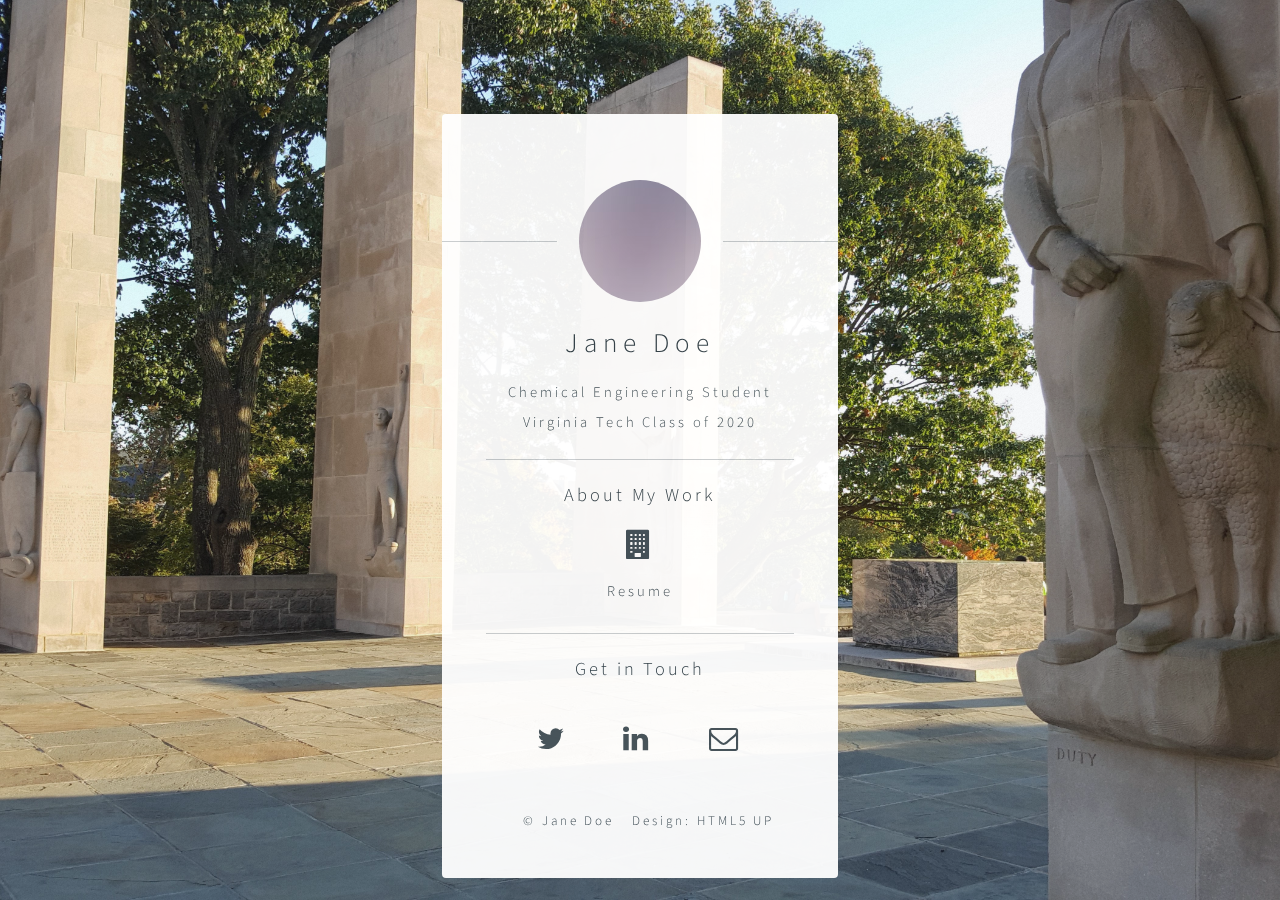
==== index.html @ 11083df4 "added files" ====
<!DOCTYPE HTML>
<!--
	Identity by HTML5 UP
	html5up.net | @ajlkn
	Free for personal and commercial use under the CCA 3.0 license (html5up.net/license)
-->
<html>
	<head>
		<title>Your Name</title>
		<meta name="author" content="Nicholas Stamps">
		<meta name="description" content="This is a personalized, professional website about me">
		<meta name="keywords" content="Nicholas,Stamps,nmstamps,professional,resume">
		<meta charset="utf-8" />
		<meta name="viewport" content="width=device-width, initial-scale=1, user-scalable=no" />
		<link rel="stylesheet" href="assets/css/main.css" />
		<noscript><link rel="stylesheet" href="assets/css/noscript.css" /></noscript>
	</head>
	<body class="is-preload">

		<!-- Wrapper -->
			<div id="wrapper">

				<!-- Main -->
					<section id="main">
						<header>
							<span class="avatar"><img src="images/avatar.jpg" alt="" /></span>
							<h1>Jane Doe</h1>
							<p>Chemical Engineering Student</p>
							<p>Virginia Tech Class of 2020</p>
						</header>
					<hr />
					<!-- Resume/CV -->
					<section id="about">
							<h2>About My Work</h2>
							<table>
								<tr>
									<td><a href="path/to/res.pdf" class="fa fa-building fa-2x" target="_blank"></a></td>
									<!-- You may add these links if desired
									<td><a href="path/to/cv.pdf" class="fa fa-university fa-3x" target="_blank"><span class="label">CV</span></a></td>
									<td><a href="path/to/portfolio.pdf" class="fa fa-briefcase fa-3x" target="_blank"><span class="label">Portfolio</span></a></td>
								-->
								</tr>
								<tr>
									<td>Resume</td>
									<!-- You may add these icons if desired
									<td>CV</td>
									<td>Portfolio</td>
								-->
								</tr>
							</table>
						</section>
						<hr />
						<!--
						<hr />
						<h2>Extra Stuff!</h2>
						<form method="post" action="#">
							<div class="fields">
								<div class="field">
									<input type="text" name="name" id="name" placeholder="Name" />
								</div>
								<div class="field">
									<input type="email" name="email" id="email" placeholder="Email" />
								</div>
								<div class="field">
									<select name="department" id="department">
										<option value="">Department</option>
										<option value="sales">Sales</option>
										<option value="tech">Tech Support</option>
										<option value="null">/dev/null</option>
									</select>
								</div>
								<div class="field">
									<textarea name="message" id="message" placeholder="Message" rows="4"></textarea>
								</div>
								<div class="field">
									<input type="checkbox" id="human" name="human" /><label for="human">I'm a human</label>
								</div>
								<div class="field">
									<label>But are you a robot?</label>
									<input type="radio" id="robot_yes" name="robot" /><label for="robot_yes">Yes</label>
									<input type="radio" id="robot_no" name="robot" /><label for="robot_no">No</label>
								</div>
							</div>
							<ul class="actions special">
								<li><a href="#" class="button">Get Started</a></li>
							</ul>
						</form>
						<hr />
						-->
						<footer id="contact">
							<h2>Get in Touch</h2>
							<table>
								<tr>
									<td><a href="https://twitter.com/yournaccount" class="fa fa-twitter fa-2x"></a></td>
									<td><a href="http://www.linkedin.com/in/youraccount" class="fa fa-linkedin fa-2x"></a></td>
									<td><a href="mailto:youremail@example.com" class="fa fa-envelope-o fa-2x"></a></td>
								</tr>
							</table>
						</footer>
				<!-- Footer -->
					<footer id="footer">
						<ul class="copyright">
							<li>&copy; Jane Doe</li><li>Design: <a href="http://html5up.net">HTML5 UP</a></li>
						</ul>
					</footer>
					</section>
			</div>

		<!-- Scripts -->
			<script>
				if ('addEventListener' in window) {
					window.addEventListener('load', function() { document.body.className = document.body.className.replace(/\bis-preload\b/, ''); });
					document.body.className += (navigator.userAgent.match(/(MSIE|rv:11\.0)/) ? ' is-ie' : '');
				}
			</script>

	</body>
</html>
---- assets/css/main.css ----
@import url(font-awesome.min.css);
@import url("https://fonts.googleapis.com/css?family=Source+Sans+Pro:300");
/*
	Identity by HTML5 UP
	html5up.net | @ajlkn
	Free for personal and commercial use under the CCA 3.0 license (html5up.net/license)
*/
/* Icon (alt) */
html, body, div, span, applet, object,
iframe, h1, h2, h3, h4, h5, h6, p, blockquote,
pre, a, abbr, acronym, address, big, cite,
code, del, dfn, em, img, ins, kbd, q, s, samp,
small, strike, strong, sub, sup, tt, var, b,
u, i, center, dl, dt, dd, ol, ul, li, fieldset,
form, label, legend, table, caption, tbody,
tfoot, thead, tr, th, td, article, aside,
canvas, details, embed, figure, figcaption,
footer, header, hgroup, menu, nav, output, ruby,
section, summary, time, mark, audio, video {
  margin: 0;
  padding: 0;
  border: 0;
  font-size: 100%;
  font: inherit; }

article, aside, details, figcaption, figure,
footer, header, hgroup, menu, nav, section {
  display: block; }

body {
  line-height: 1; }

ol, ul {
  list-style: none; }

blockquote, q {
  quotes: none; }
  blockquote:before, blockquote:after, q:before, q:after {
    content: '';
    content: none; }

table {
  border-collapse: collapse;
  border-spacing: 0; }

body {
  -webkit-text-size-adjust: none; }

mark {
  background-color: transparent;
  color: inherit; }

input::-moz-focus-inner {
  border: 0;
  padding: 0; }

input, select, textarea {
  -moz-appearance: none;
  -webkit-appearance: none;
  -ms-appearance: none;
  appearance: none; }

/* Basic */
@media screen and (max-width: 480px) {
  html, body {
    min-width: 320px; } }
html {
  box-sizing: border-box; }

*, *:before, *:after {
  box-sizing: inherit; }

body.is-preload *, body.is-preload *:before, body.is-preload *:after {
  -moz-animation: none !important;
  -webkit-animation: none !important;
  -ms-animation: none !important;
  animation: none !important;
  -moz-transition: none !important;
  -webkit-transition: none !important;
  -ms-transition: none !important;
  transition: none !important; }

html {
  height: 100%; }

body {
  height: 100%;
  background-color: #ffffff;
  background-image: url("images/overlay.png"), url("../../images/bg2.jpg");
  background-repeat: repeat,			no-repeat,			no-repeat;
  background-size: 100px 100px,	cover,				cover;
  background-position: top left,		center center,		bottom center;
  background-attachment: fixed,			fixed,				fixed; }
  body:after {
    content: '';
    display: block;
    position: fixed;
    top: 0;
    left: 0;
    width: 100%;
    height: inherit;
    opacity: 0;
    z-index: 1;
    background-color: #ffffff;
    background-image: url("images/overlay.png");
    background-repeat: repeat,			no-repeat;
    background-size: 100px 100px,	cover;
    background-position: top left,		center center;
    -moz-transition: opacity 1.75s ease-out;
    -webkit-transition: opacity 1.75s ease-out;
    -ms-transition: opacity 1.75s ease-out;
    transition: opacity 1.75s ease-out; }
  body.is-preload:after {
    opacity: 1; }
  body table {
    margin: auto;
    height: 6em;
    max-width: 75%;
    min-width: 18em;
    table-layout: fixed;
    text-align: center;
    table-layout: fixed;
    padding-bottom: 0; }

/* Type */
body, input, select, textarea {
  color: #414f57;
  font-family: "Source Sans Pro", Helvetica, sans-serif;
  font-size: 14pt;
  font-weight: 300;
  line-height: 2;
  letter-spacing: 0.2em;
  text-transform: none; }
  @media screen and (max-width: 1680px) {
    body, input, select, textarea {
      font-size: 11pt; } }
  @media screen and (max-width: 480px) {
    body, input, select, textarea {
      font-size: 10pt;
      line-height: 1.75; } }

a {
  -moz-transition: color 0.2s ease, border-color 0.2s ease;
  -webkit-transition: color 0.2s ease, border-color 0.2s ease;
  -ms-transition: color 0.2s ease, border-color 0.2s ease;
  transition: color 0.2s ease, border-color 0.2s ease;
  color: inherit;
  text-decoration: none; }
  a:before {
    -moz-transition: color 0.2s ease, text-shadow 0.2s ease;
    -webkit-transition: color 0.2s ease, text-shadow 0.2s ease;
    -ms-transition: color 0.2s ease, text-shadow 0.2s ease;
    transition: color 0.2s ease, text-shadow 0.2s ease; }
  a:hover {
    color: #660000; }

strong, b {
  color: #313f47; }

em, i {
  font-style: italic; }

p {
  margin: 0 0 1.5em 0; }

h1, h2, h3, h4, h5, h6 {
  color: #313f47;
  line-height: 1.5;
  margin: 0 0 0.75em 0; }
  h1 a, h2 a, h3 a, h4 a, h5 a, h6 a {
    color: inherit;
    text-decoration: none; }

h1 {
  font-size: 1.85em;
  letter-spacing: 0.22em;
  margin: 0 0 0.525em 0; }

h2 {
  font-size: 1.25em; }

h3 {
  font-size: 1em; }

h4 {
  font-size: 1em; }

h5 {
  font-size: 1em; }

h6 {
  font-size: 1em; }

@media screen and (max-width: 480px) {
  h1 {
    font-size: 1.65em; } }
sub {
  font-size: 0.8em;
  position: relative;
  top: 0.5em; }

sup {
  font-size: 0.8em;
  position: relative;
  top: -0.5em; }

hr {
  border: 0;
  border-bottom: solid 1px #c8cccf;
  margin: 1.5em 0; }

/* Form */
form {
  margin: 0 0 1.5em 0; }
  form > :last-child {
    margin-bottom: 0; }
  form > .fields {
    display: -moz-flex;
    display: -webkit-flex;
    display: -ms-flex;
    display: flex;
    -moz-flex-wrap: wrap;
    -webkit-flex-wrap: wrap;
    -ms-flex-wrap: wrap;
    flex-wrap: wrap;
    width: calc(100% + 2.25em);
    margin: -1.125em 0 1.5em -1.125em; }
    form > .fields > .field {
      -moz-flex-grow: 0;
      -webkit-flex-grow: 0;
      -ms-flex-grow: 0;
      flex-grow: 0;
      -moz-flex-shrink: 0;
      -webkit-flex-shrink: 0;
      -ms-flex-shrink: 0;
      flex-shrink: 0;
      padding: 1.125em 0 0 1.125em;
      width: calc(100% - 1.125em); }
      form > .fields > .field.half {
        width: calc(50% - 0.5625em); }
      form > .fields > .field.third {
        width: calc(100%/3 - 0.375em); }
      form > .fields > .field.quarter {
        width: calc(25% - 0.28125em); }
  @media screen and (max-width: 480px) {
    form > .fields {
      width: calc(100% + 2.25em);
      margin: -1.125em 0 1.5em -1.125em; }
      form > .fields > .field {
        padding: 1.125em 0 0 1.125em;
        width: calc(100% - 1.125em); }
        form > .fields > .field.half {
          width: calc(100% - 1.125em); }
        form > .fields > .field.third {
          width: calc(100% - 1.125em); }
        form > .fields > .field.quarter {
          width: calc(100% - 1.125em); } }

label {
  color: #313f47;
  display: block;
  font-size: 0.9em;
  margin: 0 0 0.75em 0; }

input[type="text"],
input[type="password"],
input[type="email"],
input[type="tel"],
select,
textarea {
  -moz-appearance: none;
  -webkit-appearance: none;
  -ms-appearance: none;
  appearance: none;
  border-radius: 4px;
  border: solid 1px #c8cccf;
  color: inherit;
  display: block;
  outline: 0;
  padding: 0 1em;
  text-decoration: none;
  width: 100%; }
  input[type="text"]:invalid,
  input[type="password"]:invalid,
  input[type="email"]:invalid,
  input[type="tel"]:invalid,
  select:invalid,
  textarea:invalid {
    box-shadow: none; }
  input[type="text"]:focus,
  input[type="password"]:focus,
  input[type="email"]:focus,
  input[type="tel"]:focus,
  select:focus,
  textarea:focus {
    border-color: #660000; }

select {
  background-image: url("data:image/svg+xml;charset=utf8,%3Csvg xmlns='http://www.w3.org/2000/svg' width='40' height='40' preserveAspectRatio='none' viewBox='0 0 40 40'%3E%3Cpath d='M9.4,12.3l10.4,10.4l10.4-10.4c0.2-0.2,0.5-0.4,0.9-0.4c0.3,0,0.6,0.1,0.9,0.4l3.3,3.3c0.2,0.2,0.4,0.5,0.4,0.9 c0,0.4-0.1,0.6-0.4,0.9L20.7,31.9c-0.2,0.2-0.5,0.4-0.9,0.4c-0.3,0-0.6-0.1-0.9-0.4L4.3,17.3c-0.2-0.2-0.4-0.5-0.4-0.9 c0-0.4,0.1-0.6,0.4-0.9l3.3-3.3c0.2-0.2,0.5-0.4,0.9-0.4S9.1,12.1,9.4,12.3z' fill='%23c8cccf' /%3E%3C/svg%3E");
  background-size: 1.25rem;
  background-repeat: no-repeat;
  background-position: calc(100% - 1rem) center;
  height: 2.75em;
  padding-right: 2.75em;
  text-overflow: ellipsis; }
  select option {
    color: #313f47;
    background: #ffffff; }
  select:focus::-ms-value {
    background-color: transparent; }
  select::-ms-expand {
    display: none; }

input[type="text"],
input[type="password"],
input[type="email"],
select {
  height: 2.75em; }

textarea {
  padding: 0.75em 1em; }

input[type="checkbox"],
input[type="radio"] {
  -moz-appearance: none;
  -webkit-appearance: none;
  -ms-appearance: none;
  appearance: none;
  display: block;
  float: left;
  margin-right: -2em;
  opacity: 0;
  width: 1em;
  z-index: -1; }
  input[type="checkbox"] + label,
  input[type="radio"] + label {
    text-decoration: none;
    color: #414f57;
    cursor: pointer;
    display: inline-block;
    font-size: 1em;
    font-weight: 300;
    padding-left: 2.4em;
    padding-right: 0.75em;
    position: relative; }
    input[type="checkbox"] + label:before,
    input[type="radio"] + label:before {
      -moz-osx-font-smoothing: grayscale;
      -webkit-font-smoothing: antialiased;
      font-family: FontAwesome;
      font-style: normal;
      font-weight: normal;
      text-transform: none !important; }
    input[type="checkbox"] + label:before,
    input[type="radio"] + label:before {
      border-radius: 4px;
      border: solid 1px #c8cccf;
      content: '';
      display: inline-block;
      height: 1.65em;
      left: 0;
      line-height: 1.58125em;
      position: absolute;
      text-align: center;
      top: 0.15em;
      width: 1.65em; }
  input[type="checkbox"]:checked + label:before,
  input[type="radio"]:checked + label:before {
    color: #660000;
    content: '\f00c'; }
  input[type="checkbox"]:focus + label:before,
  input[type="radio"]:focus + label:before {
    border-color: #660000; }

input[type="checkbox"] + label:before {
  border-radius: 4px; }

input[type="radio"] + label:before {
  border-radius: 100%; }

::-webkit-input-placeholder {
  color: #616f77 !important;
  opacity: 1.0; }

:-moz-placeholder {
  color: #616f77 !important;
  opacity: 1.0; }

::-moz-placeholder {
  color: #616f77 !important;
  opacity: 1.0; }

:-ms-input-placeholder {
  color: #616f77 !important;
  opacity: 1.0; }

/* Icon */
.icon {
  text-decoration: none;
  position: relative;
  border-bottom: none; }
  .icon:before {
    -moz-osx-font-smoothing: grayscale;
    -webkit-font-smoothing: antialiased;
    font-family: FontAwesome;
    font-style: normal;
    font-weight: normal;
    text-transform: none !important; }
  .icon > .label {
    display: none; }

/* List */
ol {
  list-style: decimal;
  margin: 0 0 1.5em 0;
  padding-left: 1.25em; }
  ol li {
    padding-left: 0.25em; }

ul {
  list-style: disc;
  margin: 0 0 1.5em 0;
  padding-left: 1em; }
  ul li {
    padding-left: 0.5em; }
  ul.alt {
    list-style: none;
    padding-left: 0; }
    ul.alt li {
      border-top: solid 1px #c8cccf;
      padding: 0.5em 0; }
      ul.alt li:first-child {
        border-top: 0;
        padding-top: 0; }

dl {
  margin: 0 0 1.5em 0; }
  dl dt {
    display: block;
    margin: 0 0 0.75em 0; }
  dl dd {
    margin-left: 1.5em; }

/* Actions */
ul.actions {
  display: -moz-flex;
  display: -webkit-flex;
  display: -ms-flex;
  display: flex;
  cursor: default;
  list-style: none;
  margin-left: -0.75em;
  padding-left: 0; }
  ul.actions li {
    padding: 0 0 0 0.75em;
    vertical-align: middle; }
  ul.actions.special {
    -moz-justify-content: center;
    -webkit-justify-content: center;
    -ms-justify-content: center;
    justify-content: center;
    width: 100%;
    margin-left: 0; }
    ul.actions.special li:first-child {
      padding-left: 0; }
  ul.actions.stacked {
    -moz-flex-direction: column;
    -webkit-flex-direction: column;
    -ms-flex-direction: column;
    flex-direction: column;
    margin-left: 0; }
    ul.actions.stacked li {
      padding: 0.975em 0 0 0; }
      ul.actions.stacked li:first-child {
        padding-top: 0; }
  ul.actions.fit {
    width: calc(100% + 0.75em); }
    ul.actions.fit li {
      -moz-flex-grow: 1;
      -webkit-flex-grow: 1;
      -ms-flex-grow: 1;
      flex-grow: 1;
      -moz-flex-shrink: 1;
      -webkit-flex-shrink: 1;
      -ms-flex-shrink: 1;
      flex-shrink: 1;
      width: 100%; }
      ul.actions.fit li > * {
        width: 100%; }
    ul.actions.fit.stacked {
      width: 100%; }
  @media screen and (max-width: 480px) {
    ul.actions:not(.fixed) {
      -moz-flex-direction: column;
      -webkit-flex-direction: column;
      -ms-flex-direction: column;
      flex-direction: column;
      margin-left: 0;
      width: 100% !important; }
      ul.actions:not(.fixed) li {
        -moz-flex-grow: 1;
        -webkit-flex-grow: 1;
        -ms-flex-grow: 1;
        flex-grow: 1;
        -moz-flex-shrink: 1;
        -webkit-flex-shrink: 1;
        -ms-flex-shrink: 1;
        flex-shrink: 1;
        padding: 0.75em 0 0 0;
        text-align: center;
        width: 100%; }
        ul.actions:not(.fixed) li > * {
          width: 100%; }
        ul.actions:not(.fixed) li:first-child {
          padding-top: 0; }
        ul.actions:not(.fixed) li input[type="submit"],
        ul.actions:not(.fixed) li input[type="reset"],
        ul.actions:not(.fixed) li input[type="button"],
        ul.actions:not(.fixed) li button,
        ul.actions:not(.fixed) li .button {
          width: 100%; }
          ul.actions:not(.fixed) li input[type="submit"].icon:before,
          ul.actions:not(.fixed) li input[type="reset"].icon:before,
          ul.actions:not(.fixed) li input[type="button"].icon:before,
          ul.actions:not(.fixed) li button.icon:before,
          ul.actions:not(.fixed) li .button.icon:before {
            margin-left: -0.5rem; } }

/* Icons */
ul.icons {
  cursor: default;
  list-style: none;
  padding-left: 0;
  margin-top: -0.675em; }
  ul.icons li {
    display: inline-block;
    padding: 0.675em 0.5em; }
    ul.icons li a {
      text-decoration: none;
      position: relative;
      display: block;
      width: 3.75em;
      height: 3.75em;
      border-radius: 100%;
      border: solid 1px #c8cccf;
      line-height: 3.75em;
      overflow: hidden;
      text-align: center;
      text-indent: 3.75em;
      white-space: nowrap; }
      ul.icons li a:before {
        -moz-osx-font-smoothing: grayscale;
        -webkit-font-smoothing: antialiased;
        font-family: FontAwesome;
        font-style: normal;
        font-weight: normal;
        text-transform: none !important; }
      ul.icons li a:before {
        color: #ffffff;
        text-shadow: 1.25px 0px 0px #c8cccf, -1.25px 0px 0px #c8cccf, 0px 1.25px 0px #c8cccf, 0px -1.25px 0px #c8cccf; }
      ul.icons li a:hover:before {
        text-shadow: 1.25px 0px 0px #660000, -1.25px 0px 0px #660000, 0px 1.25px 0px #660000, 0px -1.25px 0px #660000; }
      ul.icons li a:before {
        position: absolute;
        top: 0;
        left: 0;
        width: inherit;
        height: inherit;
        font-size: 1.85rem;
        line-height: inherit;
        text-align: center;
        text-indent: 0; }
      ul.icons li a:hover {
        border-color: #660000; }
  @media screen and (max-width: 480px) {
    ul.icons li a:before {
      font-size: 1.5rem; } }

/* Button */
input[type="submit"],
input[type="reset"],
input[type="button"],
button,
.button {
  -moz-appearance: none;
  -webkit-appearance: none;
  -ms-appearance: none;
  appearance: none;
  -moz-transition: background-color 0.2s ease-in-out, border-color 0.2s ease-in-out, color 0.2s ease-in-out;
  -webkit-transition: background-color 0.2s ease-in-out, border-color 0.2s ease-in-out, color 0.2s ease-in-out;
  -ms-transition: background-color 0.2s ease-in-out, border-color 0.2s ease-in-out, color 0.2s ease-in-out;
  transition: background-color 0.2s ease-in-out, border-color 0.2s ease-in-out, color 0.2s ease-in-out;
  display: inline-block;
  height: 2.75em;
  line-height: 2.75em;
  padding: 0 1.5em;
  background-color: transparent;
  border-radius: 4px;
  border: solid 1px #c8cccf;
  color: #414f57 !important;
  cursor: pointer;
  text-align: center;
  text-decoration: none;
  white-space: nowrap; }
  input[type="submit"]:hover,
  input[type="reset"]:hover,
  input[type="button"]:hover,
  button:hover,
  .button:hover {
    border-color: #660000;
    color: #660000 !important; }
  input[type="submit"].icon,
  input[type="reset"].icon,
  input[type="button"].icon,
  button.icon,
  .button.icon {
    padding-left: 1.35em; }
    input[type="submit"].icon:before,
    input[type="reset"].icon:before,
    input[type="button"].icon:before,
    button.icon:before,
    .button.icon:before {
      margin-right: 0.5em; }
  input[type="submit"].fit,
  input[type="reset"].fit,
  input[type="button"].fit,
  button.fit,
  .button.fit {
    width: 100%; }
  input[type="submit"].small,
  input[type="reset"].small,
  input[type="button"].small,
  button.small,
  .button.small {
    font-size: 0.8em; }
  input[type="submit"].large,
  input[type="reset"].large,
  input[type="button"].large,
  button.large,
  .button.large {
    font-size: 1.35em; }
  input[type="submit"].disabled, input[type="submit"]:disabled,
  input[type="reset"].disabled,
  input[type="reset"]:disabled,
  input[type="button"].disabled,
  input[type="button"]:disabled,
  button.disabled,
  button:disabled,
  .button.disabled,
  .button:disabled {
    pointer-events: none;
    opacity: 0.5; }

/* Main */
#main {
  -moz-transform-origin: 50% 50%;
  -webkit-transform-origin: 50% 50%;
  -ms-transform-origin: 50% 50%;
  transform-origin: 50% 50%;
  -moz-transform: rotateX(0deg);
  -webkit-transform: rotateX(0deg);
  -ms-transform: rotateX(0deg);
  transform: rotateX(0deg);
  -moz-transition: opacity 1s ease, -moz-transform 1s ease;
  -webkit-transition: opacity 1s ease, -webkit-transform 1s ease;
  -ms-transition: opacity 1s ease, -ms-transform 1s ease;
  transition: opacity 1s ease, transform 1s ease;
  padding: 4.5em 3em 3em 3em ;
  background: #ffffff;
  border-radius: 4px;
  cursor: default;
  max-width: 100%;
  opacity: 0.95;
  position: relative;
  text-align: center;
  width: 27em; }
  #main .avatar {
    position: relative;
    display: block;
    margin-bottom: 1.5em; }
    #main .avatar img {
      display: block;
      margin: 0 auto;
      border-radius: 100%;
      box-shadow: 0 0 0 1.5em #ffffff; }
    #main .avatar:before {
      content: '';
      display: block;
      position: absolute;
      top: 50%;
      left: -3em;
      width: calc(100% + 6em);
      height: 1px;
      z-index: -1;
      background: #c8cccf; }
  @media screen and (max-width: 480px) {
    #main {
      padding: 4em 2em 2.5em 2em ;
      width: 100%; }
      #main .avatar:before {
        left: -2em;
        width: calc(100% + 4em); } }
  body.is-preload #main {
    -moz-transform: rotateX(15deg);
    -webkit-transform: rotateX(15deg);
    -ms-transform: rotateX(15deg);
    transform: rotateX(15deg);
    opacity: 0; }
  #main p {
    margin: 0; }

/* Footer */
#footer {
  -moz-align-self: -moz-flex-end;
  -webkit-align-self: -webkit-flex-end;
  -ms-align-self: -ms-flex-end;
  align-self: flex-end;
  width: 100%;
  padding: 1.5em 0 0 0;
  color: _pallette(fg);
  cursor: default;
  text-align: center; }
  #footer .copyright {
    margin: 0;
    padding: 0;
    font-size: 0.9em;
    list-style: none; }
    #footer .copyright li {
      display: inline-block;
      margin: 0 0 0 0.45em;
      padding: 0 0 0 0.85em;
      border-left: solid 1px rgba(255, 255, 255, 0.5);
      line-height: 1; }
      #footer .copyright li:first-child {
        border-left: 0; }

/* Wrapper */
#wrapper {
  display: -moz-flex;
  display: -webkit-flex;
  display: -ms-flex;
  display: flex;
  -moz-align-items: center;
  -webkit-align-items: center;
  -ms-align-items: center;
  align-items: center;
  -moz-justify-content: space-between;
  -webkit-justify-content: space-between;
  -ms-justify-content: space-between;
  justify-content: space-between;
  -moz-flex-direction: column;
  -webkit-flex-direction: column;
  -ms-flex-direction: column;
  flex-direction: column;
  -moz-perspective: 1000px;
  -webkit-perspective: 1000px;
  -ms-perspective: 1000px;
  perspective: 1000px;
  position: relative;
  min-height: 100%;
  padding: 1.5em;
  z-index: 2; }
  #wrapper > * {
    z-index: 1; }
  #wrapper:before {
    content: '';
    display: block; }
  @media screen and (max-width: 360px) {
    #wrapper {
      padding: 0.75em; } }
  body.is-ie #wrapper {
    height: 100%; }

/*# sourceMappingURL=main.css.map */
---- assets/css/noscript.css ----
/*
	Identity by HTML5 UP
	html5up.net | @ajlkn
	Free for personal and commercial use under the CCA 3.0 license (html5up.net/license)
*/

/* Basic */

	body:after {
		display: none;
	}

/* Main */

	#main {
		-moz-transform: none !important;
		-webkit-transform: none !important;
		-ms-transform: none !important;
		transform: none !important;
		opacity: 1 !important;
	}
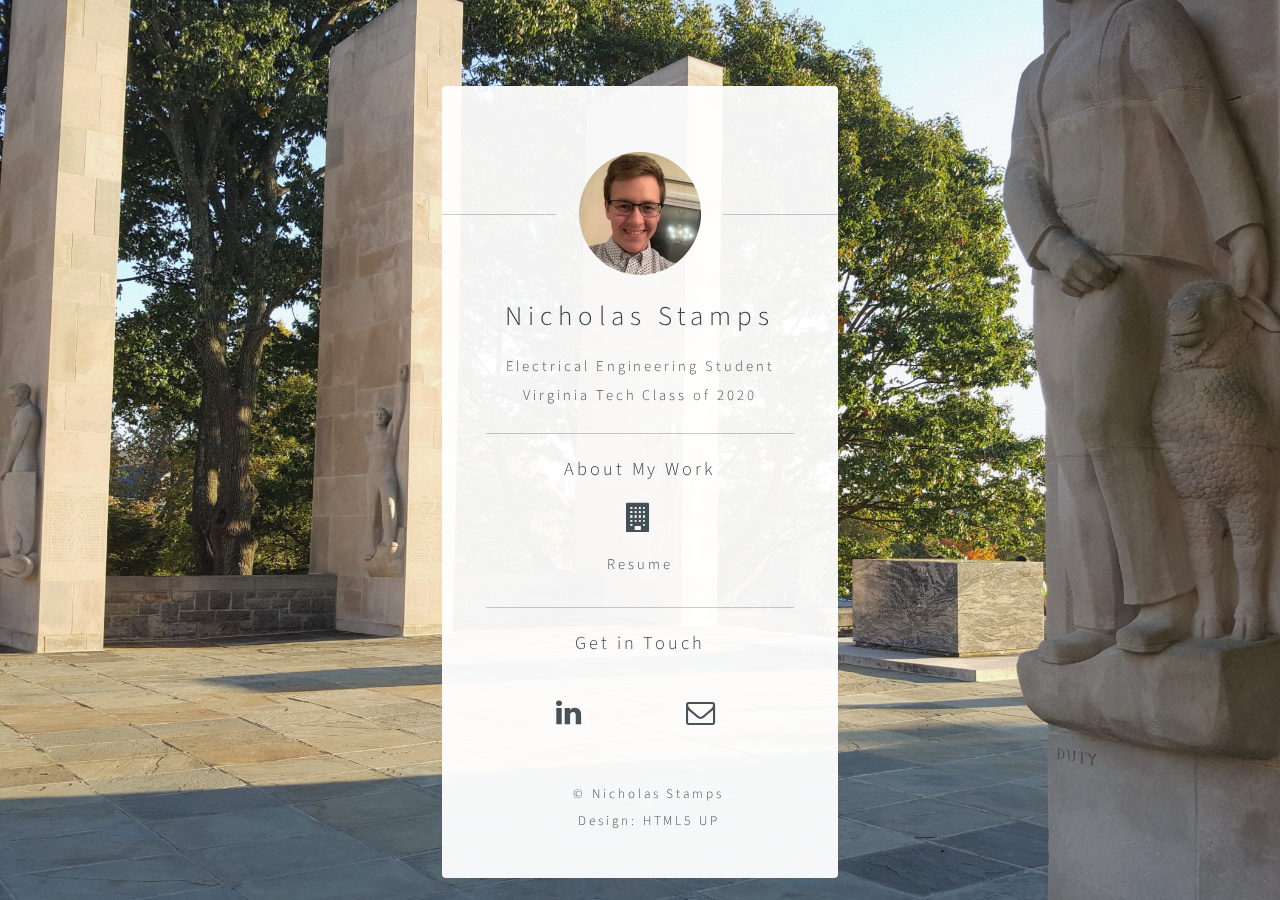
==== commit 6e8e3795: "rename" ====
--- a/index.html
+++ b/index.html
@@ -6,7 +6,7 @@
 -->
 <html>
 	<head>
-		<title>Your Name</title>
+		<title>Nicholas Stamps</title>
 		<meta name="author" content="Nicholas Stamps">
 		<meta name="description" content="This is a personalized, professional website about me">
 		<meta name="keywords" content="Nicholas,Stamps,nmstamps,professional,resume">
@@ -23,9 +23,9 @@
 				<!-- Main -->
 					<section id="main">
 						<header>
-							<span class="avatar"><img src="images/avatar.jpg" alt="" /></span>
-							<h1>Jane Doe</h1>
-							<p>Chemical Engineering Student</p>
+							<span class="avatar"><img src="images/avatar2.jpg" alt="" /></span>
+							<h1>Nicholas Stamps</h1>
+							<p>Electrical Engineering Student</p>
 							<p>Virginia Tech Class of 2020</p>
 						</header>
 					<hr />
@@ -34,7 +34,7 @@
 							<h2>About My Work</h2>
 							<table>
 								<tr>
-									<td><a href="path/to/res.pdf" class="fa fa-building fa-2x" target="_blank"></a></td>
+									<td><a href="Resume.pdf" class="fa fa-building fa-2x" target="_blank"></a></td>
 									<!-- You may add these links if desired
 									<td><a href="path/to/cv.pdf" class="fa fa-university fa-3x" target="_blank"><span class="label">CV</span></a></td>
 									<td><a href="path/to/portfolio.pdf" class="fa fa-briefcase fa-3x" target="_blank"><span class="label">Portfolio</span></a></td>
@@ -91,16 +91,16 @@
 							<h2>Get in Touch</h2>
 							<table>
 								<tr>
-									<td><a href="https://twitter.com/yournaccount" class="fa fa-twitter fa-2x"></a></td>
-									<td><a href="http://www.linkedin.com/in/youraccount" class="fa fa-linkedin fa-2x"></a></td>
-									<td><a href="mailto:youremail@example.com" class="fa fa-envelope-o fa-2x"></a></td>
+									<!--<td><a href="https://twitter.com/yournaccount" class="fa fa-twitter fa-2x"></a></td>-->
+									<td><a href="https://www.linkedin.com/in/nicholas-stamps/" class="fa fa-linkedin fa-2x"></a></td>
+									<td><a href="mailto:n.m.stamps@comcast.net" class="fa fa-envelope-o fa-2x"></a></td>
 								</tr>
 							</table>
 						</footer>
 				<!-- Footer -->
 					<footer id="footer">
 						<ul class="copyright">
-							<li>&copy; Jane Doe</li><li>Design: <a href="http://html5up.net">HTML5 UP</a></li>
+							<li>&copy; Nicholas Stamps</li><li>Design: <a href="http://html5up.net">HTML5 UP</a></li>
 						</ul>
 					</footer>
 					</section>
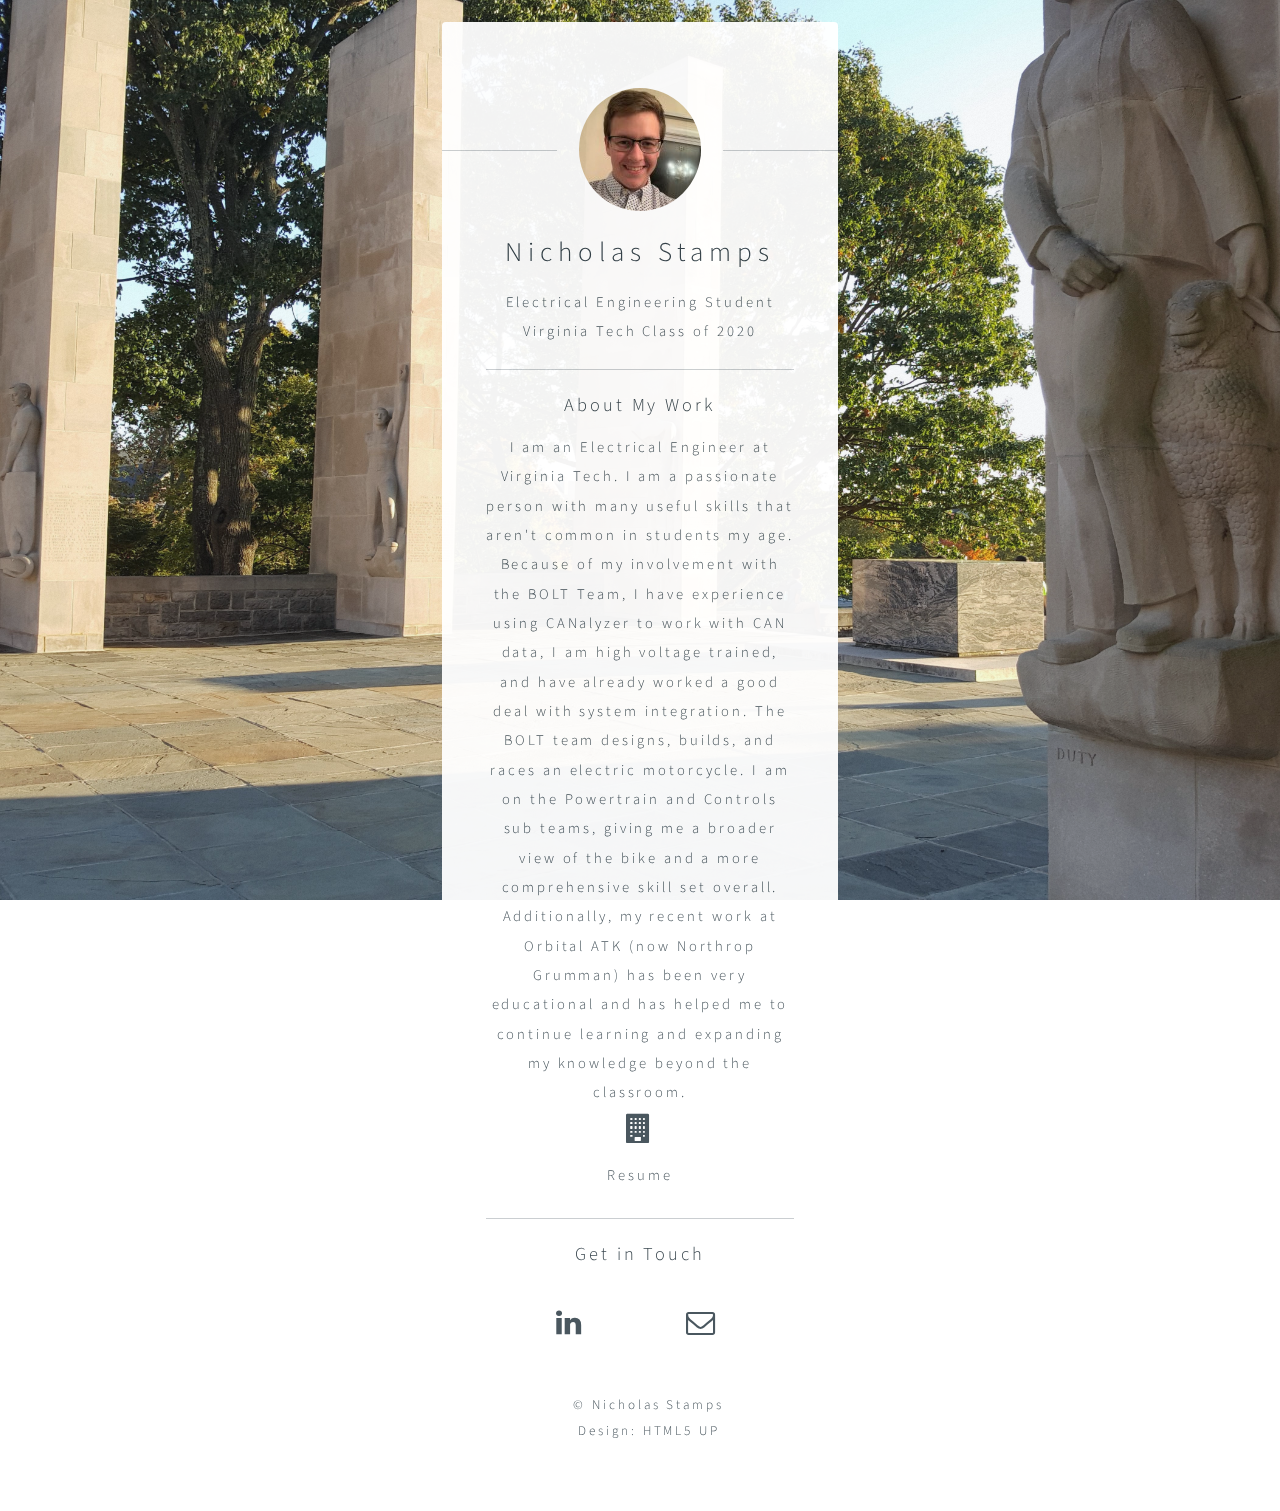
==== commit fbec2f47: "paragraphs" ====
--- a/index.html
+++ b/index.html
@@ -40,6 +40,8 @@
 									<td><a href="path/to/portfolio.pdf" class="fa fa-briefcase fa-3x" target="_blank"><span class="label">Portfolio</span></a></td>
 								-->
 								</tr>
+								<p>I am an Electrical Engineer at Virginia Tech. I am a passionate person with many useful skills that aren't common in students my age. Because of my involvement with the BOLT Team, I have experience using CANalyzer to work with CAN data, I am high voltage trained, and have already worked a good deal with system integration. The BOLT team designs, builds, and races an electric motorcycle. I am on the Powertrain and Controls sub teams, giving me a broader view of the bike and a more comprehensive skill set overall.</p>
+								<p>Additionally, my recent work at Orbital ATK (now Northrop Grumman) has been very educational and has helped me to continue learning and expanding my knowledge beyond the classroom.</p>
 								<tr>
 									<td>Resume</td>
 									<!-- You may add these icons if desired
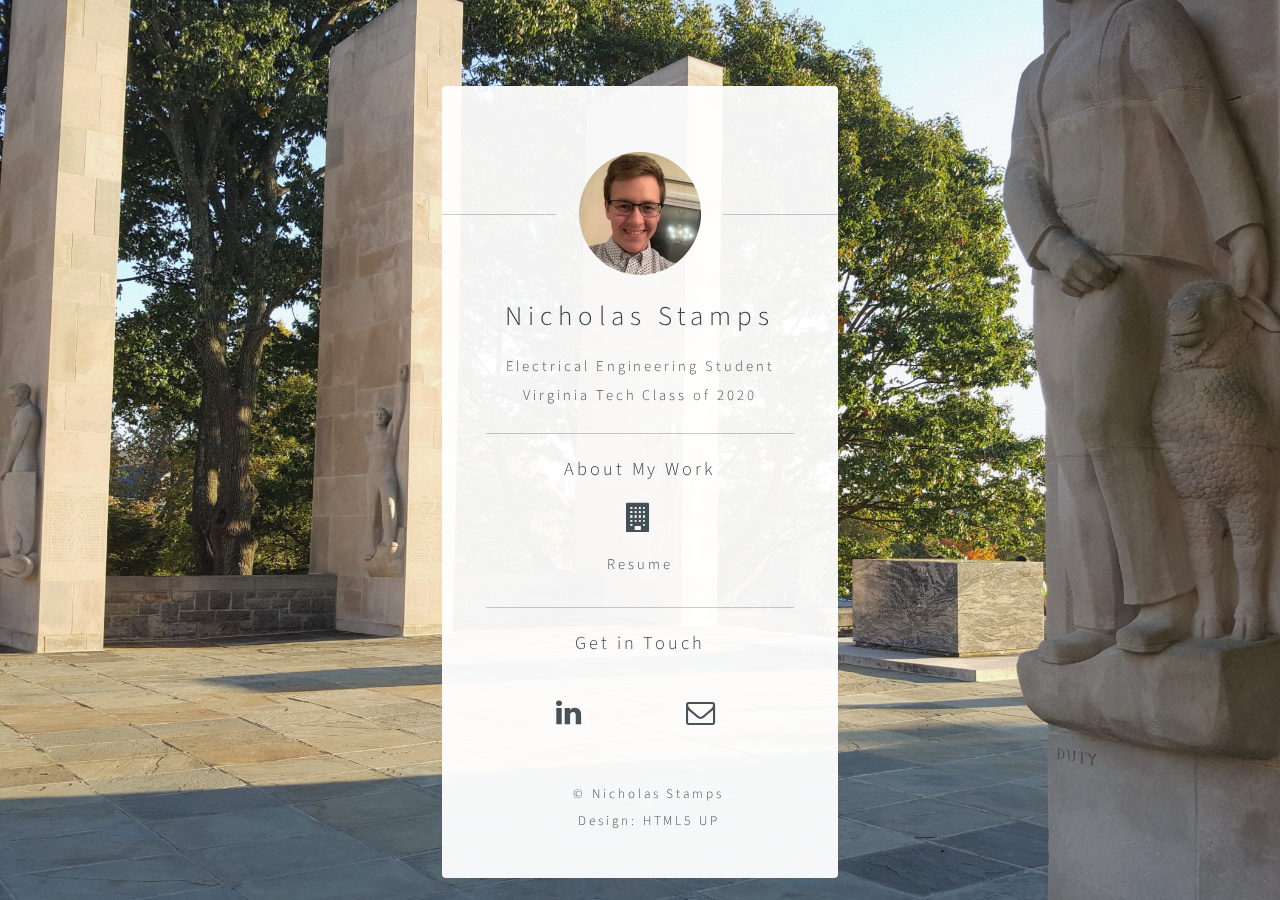
==== commit 76c1aad6: "commented out about section" ====
--- a/index.html
+++ b/index.html
@@ -40,8 +40,6 @@
 									<td><a href="path/to/portfolio.pdf" class="fa fa-briefcase fa-3x" target="_blank"><span class="label">Portfolio</span></a></td>
 								-->
 								</tr>
-								<p>I am an Electrical Engineer at Virginia Tech. I am a passionate person with many useful skills that aren't common in students my age. Because of my involvement with the BOLT Team, I have experience using CANalyzer to work with CAN data, I am high voltage trained, and have already worked a good deal with system integration. The BOLT team designs, builds, and races an electric motorcycle. I am on the Powertrain and Controls sub teams, giving me a broader view of the bike and a more comprehensive skill set overall.</p>
-								<p>Additionally, my recent work at Orbital ATK (now Northrop Grumman) has been very educational and has helped me to continue learning and expanding my knowledge beyond the classroom.</p>
 								<tr>
 									<td>Resume</td>
 									<!-- You may add these icons if desired
@@ -89,6 +87,12 @@
 						</form>
 						<hr />
 						-->
+						
+						<!--
+						<p>I am an Electrical Engineer at Virginia Tech. I am a passionate person with many useful skills that aren't common in students my age. Because of my involvement with the BOLT Team, I have experience using CANalyzer to work with CAN data, I am high voltage trained, and have already worked a good deal with system integration. The BOLT team designs, builds, and races an electric motorcycle. I am on the Powertrain and Controls sub teams, giving me a broader view of the bike and a more comprehensive skill set overall.</p>
+						<br>
+						<p>Additionally, my recent work at Orbital ATK (now Northrop Grumman) has been very educational and has helped me to continue learning and expanding my knowledge beyond the classroom.</p>
+						-->
 						<footer id="contact">
 							<h2>Get in Touch</h2>
 							<table>
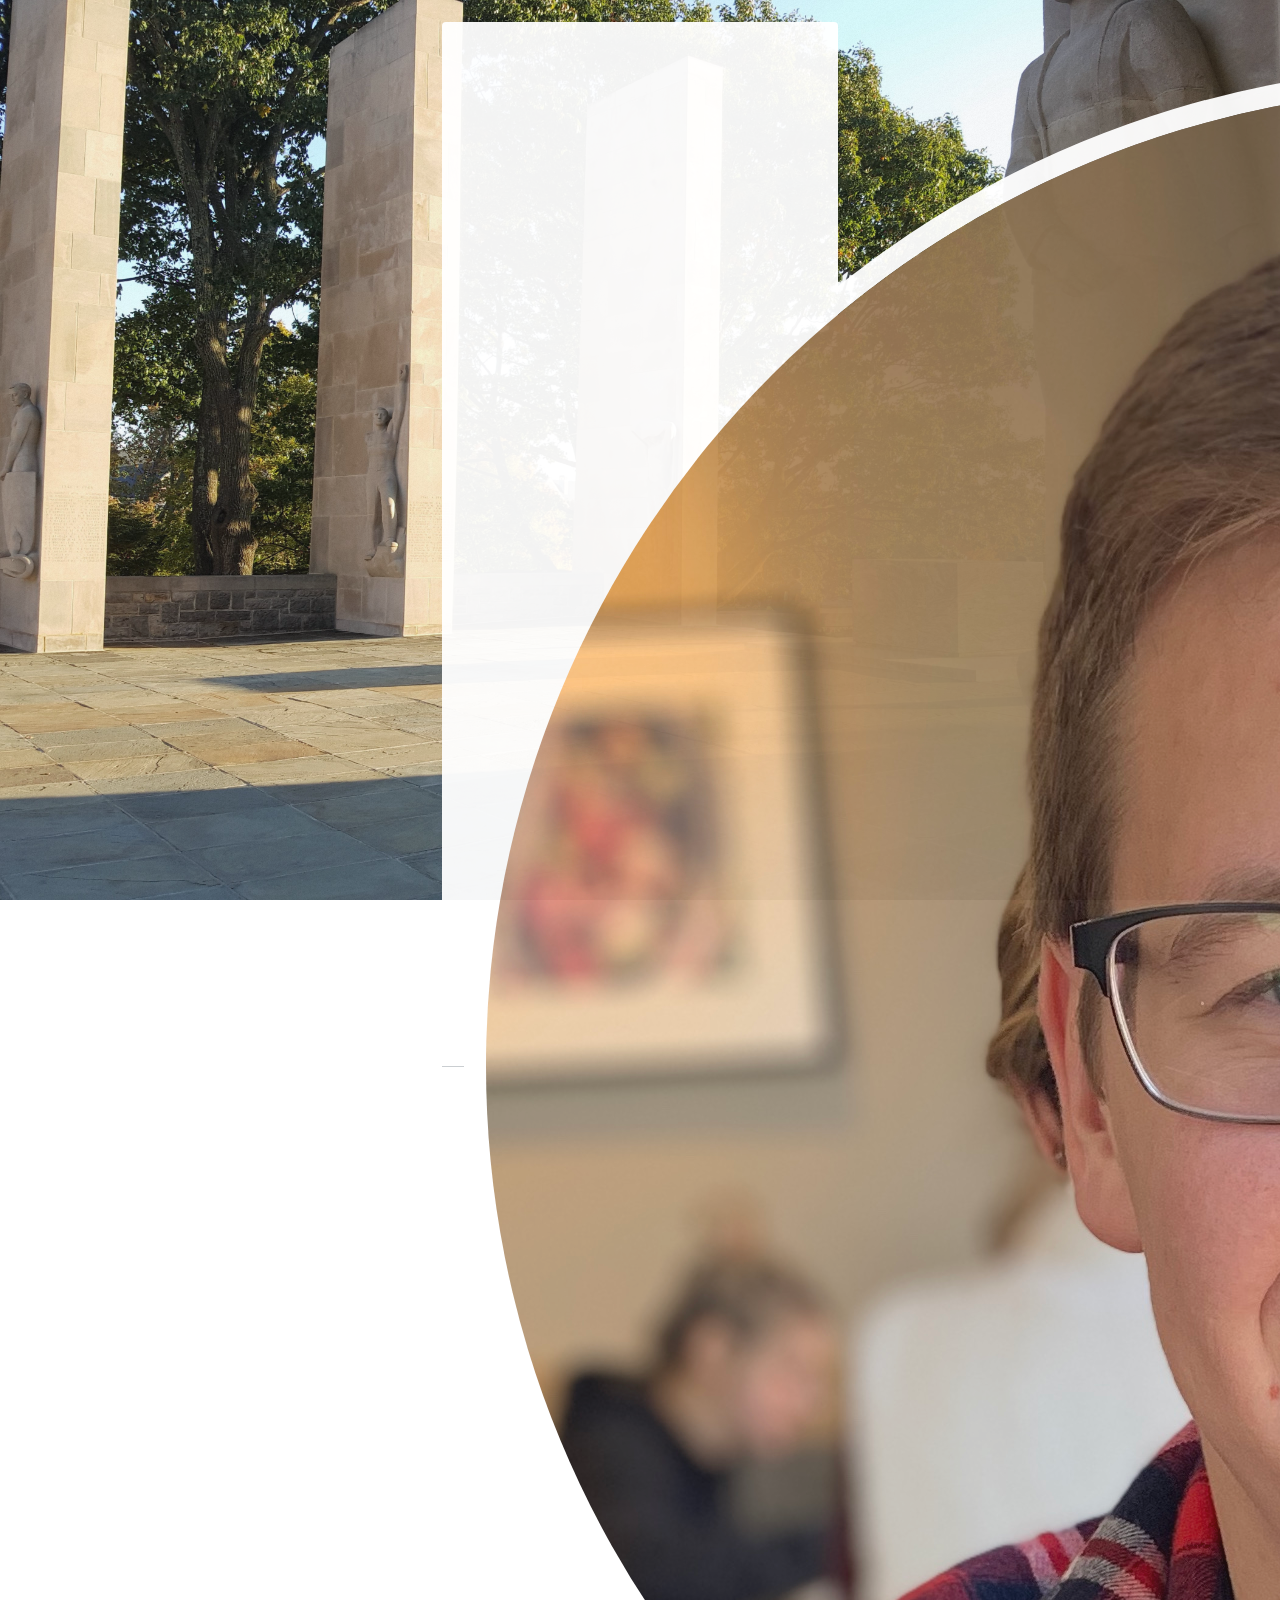
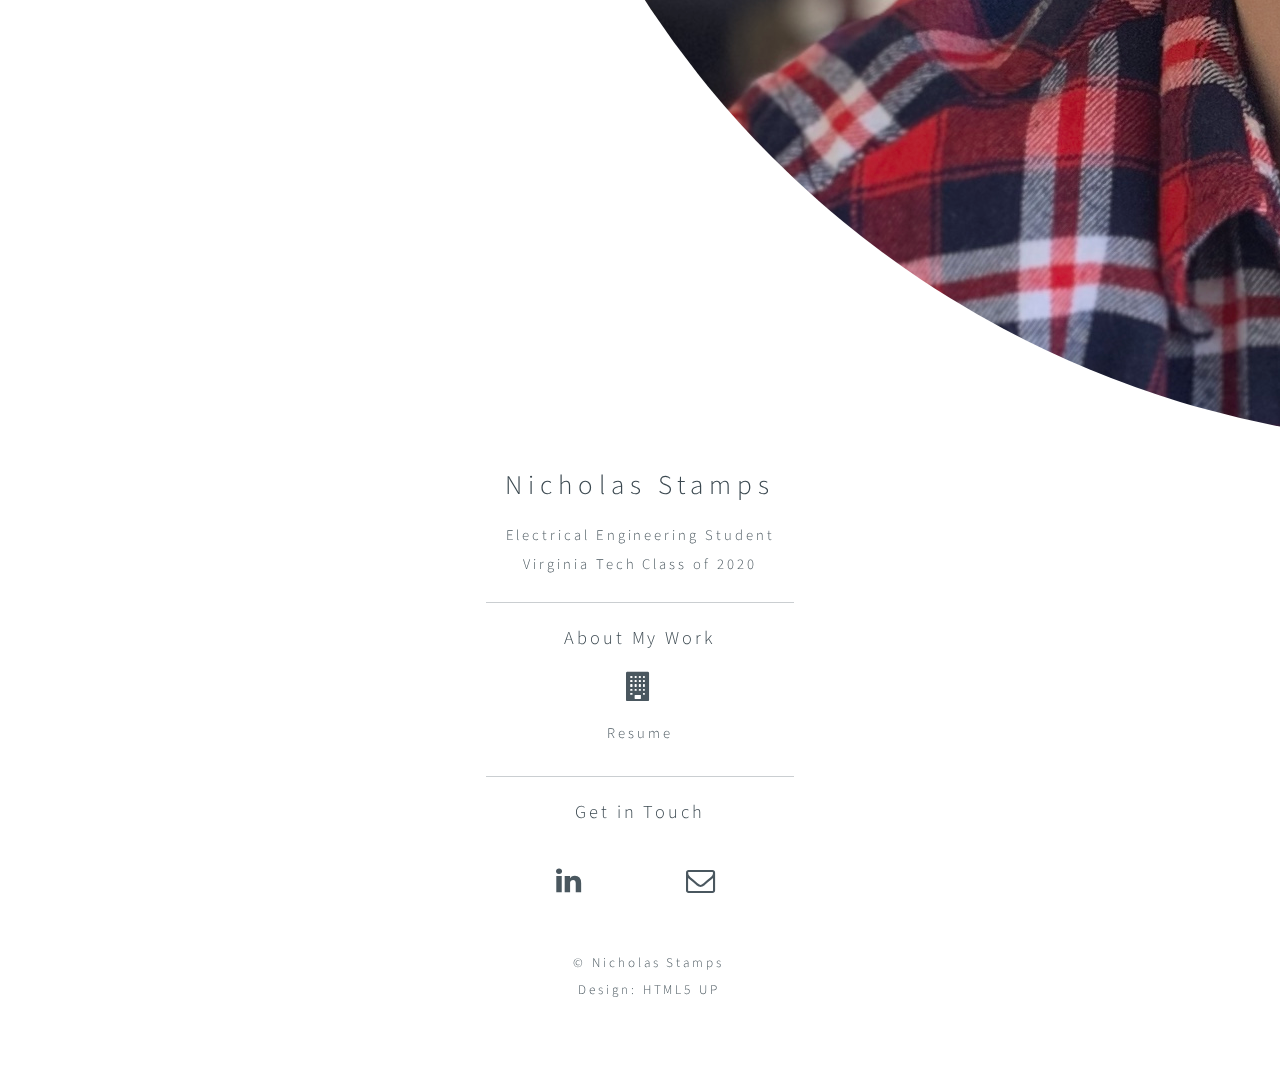
==== commit 92708142: "changed to avatar3" ====
--- a/index.html
+++ b/index.html
@@ -23,7 +23,7 @@
 				<!-- Main -->
 					<section id="main">
 						<header>
-							<span class="avatar"><img src="images/avatar2.jpg" alt="" /></span>
+							<span class="avatar"><img src="images/avatar3.jpg" alt="" /></span>
 							<h1>Nicholas Stamps</h1>
 							<p>Electrical Engineering Student</p>
 							<p>Virginia Tech Class of 2020</p>
